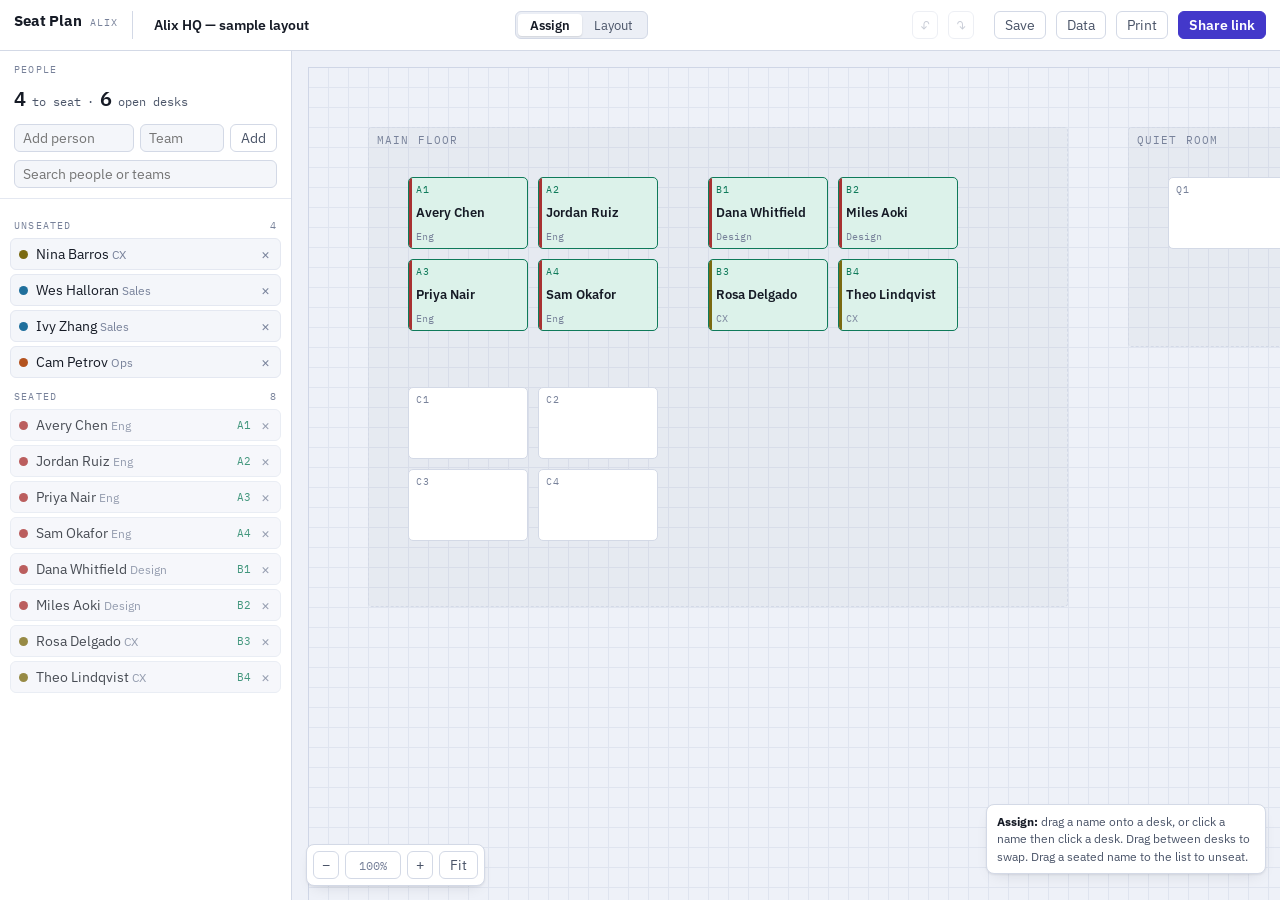
==== index.html @ 45bf644e "Seat Plan: office seating chart tool A dependency-free static app for laying out desks and seating p" ====
<!doctype html>
<html lang="en">
<head>
<meta charset="utf-8">
<meta name="viewport" content="width=device-width, initial-scale=1">
<title>Seat Plan</title>
<link rel="preconnect" href="https://fonts.googleapis.com">
<link rel="preconnect" href="https://fonts.gstatic.com" crossorigin>
<link rel="stylesheet" href="https://fonts.googleapis.com/css2?family=IBM+Plex+Mono:wght@400;500&family=IBM+Plex+Sans:wght@400;500;600&display=swap">
<link rel="stylesheet" href="app.css">
</head>
<body>

<div class="app">
  <header class="bar">
    <div class="brand"><b>Seat Plan</b><span>Alix</span></div>
    <input id="title" aria-label="Layout name">

    <div class="seg" role="group" aria-label="Mode">
      <button id="m-assign" aria-pressed="true">Assign</button>
      <button id="m-layout" aria-pressed="false">Layout</button>
    </div>

    <span class="spacer"></span>

    <button class="btn icon" id="undo" title="Undo (⌘Z)" aria-label="Undo">↶</button>
    <button class="btn icon" id="redo" title="Redo (⇧⌘Z)" aria-label="Redo">↷</button>
    <span class="savedat" id="savedat"></span>
    <button class="btn" id="save">Save</button>
    <button class="btn" id="datadlg">Data</button>
    <button class="btn" id="print">Print</button>
    <button class="btn primary" id="share">Share link</button>
  </header>

  <aside class="rail">
    <div class="rail-head">
      <div class="eyebrow">People</div>
      <div class="counts" id="counts"></div>
      <form class="add-row" id="addform">
        <input id="pname" placeholder="Add person" aria-label="Person name" autocomplete="off">
        <input id="team" placeholder="Team" aria-label="Team" autocomplete="off">
        <button class="btn" type="submit">Add</button>
      </form>
      <input id="search" placeholder="Search people or teams" aria-label="Search people" autocomplete="off">
    </div>
    <div class="rail-scroll"><div id="pool"></div></div>
  </aside>

  <div class="floorstage">
    <div class="floorwrap">
      <div id="floorsizer"><div id="floor"></div><div id="marquee" hidden></div></div>
    </div>

    <div class="floortools">
      <span id="layouttools" style="display:contents">
        <button class="btn" id="add-desk">+ Desk</button>
        <button class="btn" id="add-row">+ Row…</button>
        <button class="btn" id="add-zone">+ Area</button>
        <span class="sep"></span>
        <button class="btn" id="dup">Duplicate</button>
        <button class="btn" id="rot">Rotate</button>
        <button class="btn" id="del">Delete</button>
        <span id="selcount" class="selcount">none selected</span>
        <span class="sep"></span>
      </span>
      <button class="btn icon" id="zoomout" aria-label="Zoom out">−</button>
      <button class="btn" id="zoom100" title="Back to 100%"><span id="zoomval">100%</span></button>
      <button class="btn icon" id="zoomin" aria-label="Zoom in">+</button>
      <button class="btn" id="zoomfit">Fit</button>
    </div>

    <p class="hint" id="hint"></p>
  </div>
</div>

<input type="file" id="fileinput" accept="application/json,.json" hidden>
<div id="ghost" hidden></div>
<div id="toast" hidden></div>

<dialog id="dlg-share">
  <div class="dlg-head"><div class="eyebrow">Share</div><h2>Send this layout</h2></div>
  <div class="dlg-body">
    <p style="margin:0;color:var(--ink-2);line-height:1.5">The whole layout is packed into the link itself — whoever opens it sees exactly this arrangement. Their edits stay on their machine until they share a link back.</p>
    <label>Link<input type="text" id="shareurl" readonly></label>
    <span class="eyebrow" id="sharesize"></span>
    <p id="framednote" hidden style="margin:0;color:var(--warn);line-height:1.5;font-size:13px">This copy runs inside a frame, so the link above may not open on its own. To hand out links, host <code>index.html</code> anywhere static (or open the file directly) — or use Data → Copy data.</p>
  </div>
  <div class="dlg-foot">
    <button class="btn" data-close>Close</button>
    <button class="btn primary" id="copyurl">Copy link</button>
  </div>
</dialog>

<dialog id="dlg-versions">
  <div class="dlg-head"><div class="eyebrow">Save</div><h2>Save and restore</h2></div>
  <div class="dlg-body">
    <p style="margin:0;color:var(--ink-2);line-height:1.5">Every change already saves to this browser automatically. Save a named version to mark a point you can come back to, or save a file to keep it outside the browser.</p>
    <div class="add-row" style="margin-top:0">
      <input type="text" id="vname" placeholder="Name this version (e.g. Q4 move)">
      <button class="btn primary" id="savever">Save version</button>
    </div>
    <div class="add-row" style="margin-top:0">
      <button class="btn" id="download" style="flex:1">Save to file (.json)</button>
      <button class="btn" id="openfile" style="flex:1">Open a file…</button>
    </div>
    <div class="eyebrow" style="margin-top:4px">Saved versions</div>
    <div class="vlist" id="vlist"></div>
  </div>
  <div class="dlg-foot"><button class="btn" data-close>Close</button></div>
</dialog>

<dialog id="dlg-data">
  <div class="dlg-head"><div class="eyebrow">Data</div><h2>Copy, paste or reset</h2></div>
  <div class="dlg-body">
    <p style="margin:0;color:var(--ink-2);line-height:1.5">Copy this to keep a file backup, or paste someone else's layout in and load it.</p>
    <textarea id="datatext" spellcheck="false" aria-label="Layout data"></textarea>
  </div>
  <div class="dlg-foot">
    <button class="btn" id="reset">Clear all</button>
    <button class="btn" id="sample">Load sample</button>
    <span class="spacer"></span>
    <button class="btn" data-close>Close</button>
    <button class="btn" id="copydata">Copy data</button>
    <button class="btn primary" id="loaddata">Load pasted data</button>
  </div>
</dialog>

<dialog id="dlg-row">
  <div class="dlg-head"><div class="eyebrow">Layout</div><h2>Add a row of desks</h2></div>
  <form id="rowform">
    <div class="dlg-body">
      <div class="row2">
        <label>How many<input type="number" id="rowcount" value="4" min="1" max="40"></label>
        <label>Direction
          <select id="rowdir" style="padding:7px 9px;background:var(--bg);border:1px solid var(--line);border-radius:6px">
            <option value="h">Across</option>
            <option value="v">Down</option>
          </select>
        </label>
      </div>
      <label>Name prefix<input type="text" id="rowprefix" value="D"></label>
    </div>
    <div class="dlg-foot">
      <button class="btn" type="button" data-close>Cancel</button>
      <button class="btn primary" type="submit">Add desks</button>
    </div>
  </form>
</dialog>

<script src="app.js"></script>
</body>
</html>
---- app.css ----
/* Seat Plan — Alix office seating chart tool
   Identity: architectural drawing. Blueprint grid, mono callouts, one indigo accent. */

:root {
  /* neutrals, biased slightly blue toward the accent */
  --bg:        #f4f6fa;
  --surface:   #ffffff;
  --surface-2: #eceff6;
  --line:      #d3d9e6;
  --line-soft: #e4e8f1;
  --ink:       #161b26;
  --ink-2:     #4a5468;
  --ink-3:     #78829a;

  --accent:      #4338ca;
  --accent-soft: #e6e5fb;
  --accent-ink:  #ffffff;

  --seated:      #0f7a5a;
  --seated-soft: #dcf2ea;
  --empty-fill:  #ffffff;
  --warn:        #a8620a;

  --floor-bg:   #eef1f8;
  --floor-grid: #dfe4ef;
  --floor-rule: #cfd6e6;

  --radius: 6px;
  --shadow: 0 1px 2px rgba(22, 27, 38, .07), 0 6px 16px -8px rgba(22, 27, 38, .16);

  --sans: "IBM Plex Sans", ui-sans-serif, system-ui, -apple-system, "Segoe UI", sans-serif;
  --mono: "IBM Plex Mono", ui-monospace, SFMono-Regular, Menlo, monospace;
}

@media (prefers-color-scheme: dark) {
  :root:not([data-theme="light"]) {
    --bg:        #0e1118;
    --surface:   #161b25;
    --surface-2: #1d2330;
    --line:      #2c3444;
    --line-soft: #232a38;
    --ink:       #e9edf5;
    --ink-2:     #a9b3c6;
    --ink-3:     #7b869b;

    --accent:      #8b83ff;
    --accent-soft: #262450;
    --accent-ink:  #10121c;

    --seated:      #4fd1a5;
    --seated-soft: #14332a;
    --empty-fill:  #1b2231;
    --warn:        #e0a458;

    --floor-bg:   #11161f;
    --floor-grid: #1c2331;
    --floor-rule: #2a3243;

    --shadow: 0 1px 2px rgba(0,0,0,.4), 0 8px 20px -10px rgba(0,0,0,.6);
  }
}

:root[data-theme="dark"] {
  --bg:        #0e1118;
  --surface:   #161b25;
  --surface-2: #1d2330;
  --line:      #2c3444;
  --line-soft: #232a38;
  --ink:       #e9edf5;
  --ink-2:     #a9b3c6;
  --ink-3:     #7b869b;

  --accent:      #8b83ff;
  --accent-soft: #262450;
  --accent-ink:  #10121c;

  --seated:      #4fd1a5;
  --seated-soft: #14332a;
  --empty-fill:  #1b2231;
  --warn:        #e0a458;

  --floor-bg:   #11161f;
  --floor-grid: #1c2331;
  --floor-rule: #2a3243;

  --shadow: 0 1px 2px rgba(0,0,0,.4), 0 8px 20px -10px rgba(0,0,0,.6);
}

* { box-sizing: border-box; }

body {
  margin: 0;
  font-family: var(--sans);
  font-size: 14px;
  color: var(--ink);
  background: var(--bg);
  -webkit-font-smoothing: antialiased;
}

button, input, select, textarea { font: inherit; color: inherit; }

.app {
  height: 100vh;
  height: 100dvh;
  display: grid;
  grid-template-rows: auto 1fr;
  grid-template-columns: 292px 1fr;
  grid-template-areas: "bar bar" "rail floor";
}

/* ---------- top bar ---------- */

.bar {
  grid-area: bar;
  display: flex;
  align-items: center;
  gap: 10px;
  padding: 10px 14px;
  background: var(--surface);
  border-bottom: 1px solid var(--line);
  flex-wrap: wrap;
}

.brand {
  display: flex;
  align-items: baseline;
  gap: 8px;
  padding-right: 4px;
  margin-right: 2px;
  border-right: 1px solid var(--line);
  height: 28px;
}
.brand b {
  font-size: 15px;
  letter-spacing: -.01em;
}
.brand span {
  font-family: var(--mono);
  font-size: 10px;
  text-transform: uppercase;
  letter-spacing: .12em;
  color: var(--ink-3);
  padding-right: 10px;
}

#title {
  flex: 1 1 200px;
  min-width: 140px;
  max-width: 360px;
  padding: 5px 8px;
  background: transparent;
  border: 1px solid transparent;
  border-radius: var(--radius);
  font-weight: 600;
  font-size: 14px;
}
#title:hover { border-color: var(--line); }
#title:focus { outline: none; border-color: var(--accent); background: var(--surface); }

.spacer { flex: 1 1 auto; }

.btn {
  display: inline-flex;
  align-items: center;
  gap: 6px;
  height: 28px;
  padding: 0 10px;
  background: var(--surface);
  border: 1px solid var(--line);
  border-radius: var(--radius);
  color: var(--ink-2);
  cursor: pointer;
  white-space: nowrap;
}
.btn:hover { background: var(--surface-2); color: var(--ink); }
.btn:disabled { opacity: .4; cursor: default; background: var(--surface); color: var(--ink-3); }
.btn.primary {
  background: var(--accent);
  border-color: var(--accent);
  color: var(--accent-ink);
  font-weight: 600;
}
.btn.primary:hover { filter: brightness(1.08); }
.btn.icon { padding: 0 8px; font-family: var(--mono); }

:focus-visible { outline: 2px solid var(--accent); outline-offset: 1px; }

.seg {
  display: inline-flex;
  padding: 2px;
  background: var(--surface-2);
  border: 1px solid var(--line);
  border-radius: var(--radius);
}
.seg button {
  height: 22px;
  padding: 0 12px;
  border: 0;
  border-radius: 4px;
  background: transparent;
  color: var(--ink-2);
  cursor: pointer;
  font-size: 13px;
}
.seg button[aria-pressed="true"] {
  background: var(--surface);
  color: var(--ink);
  font-weight: 600;
  box-shadow: 0 1px 2px rgba(0,0,0,.12);
}

/* ---------- people rail ---------- */

.rail {
  grid-area: rail;
  display: flex;
  flex-direction: column;
  min-height: 0;
  background: var(--surface);
  border-right: 1px solid var(--line);
}

.rail-head { padding: 12px 14px 10px; border-bottom: 1px solid var(--line-soft); }

.eyebrow {
  font-family: var(--mono);
  font-size: 10px;
  text-transform: uppercase;
  letter-spacing: .12em;
  color: var(--ink-3);
}

.counts {
  display: flex;
  gap: 6px;
  align-items: baseline;
  margin-top: 6px;
  font-family: var(--mono);
  font-size: 12px;
  color: var(--ink-2);
}
.counts b { font-size: 20px; color: var(--ink); font-weight: 600; }

.add-row { display: flex; gap: 6px; margin-top: 10px; }
.add-row input {
  flex: 1;
  min-width: 0;
  height: 28px;
  padding: 0 8px;
  background: var(--bg);
  border: 1px solid var(--line);
  border-radius: var(--radius);
}
.add-row input:focus { outline: none; border-color: var(--accent); background: var(--surface); }
#team { flex: 0 0 84px; }

#search {
  width: 100%;
  height: 28px;
  margin-top: 8px;
  padding: 0 8px;
  background: var(--bg);
  border: 1px solid var(--line);
  border-radius: var(--radius);
}
#search:focus { outline: none; border-color: var(--accent); background: var(--surface); }

.rail-scroll { flex: 1; overflow-y: auto; padding: 8px 10px 24px; }

.group-label {
  display: flex;
  justify-content: space-between;
  align-items: baseline;
  padding: 12px 4px 6px;
  font-family: var(--mono);
  font-size: 10px;
  text-transform: uppercase;
  letter-spacing: .12em;
  color: var(--ink-3);
}

.chips { display: flex; flex-direction: column; gap: 4px; }

.chip {
  display: flex;
  align-items: center;
  gap: 8px;
  padding: 6px 8px;
  background: var(--bg);
  border: 1px solid var(--line-soft);
  border-radius: var(--radius);
  cursor: grab;
  touch-action: none;
  user-select: none;
}
.chip:hover { border-color: var(--line); background: var(--surface-2); }
.chip.armed { border-color: var(--accent); background: var(--accent-soft); }
.chip.seated { opacity: .78; }
.chip .nm { flex: 1; min-width: 0; overflow: hidden; text-overflow: ellipsis; white-space: nowrap; }
.chip .where {
  font-family: var(--mono);
  font-size: 11px;
  color: var(--seated);
}
.chip .x {
  border: 0;
  background: transparent;
  color: var(--ink-3);
  cursor: pointer;
  padding: 0 2px;
  line-height: 1;
  font-size: 15px;
}
.chip .x:hover { color: var(--ink); }

.dot {
  flex: 0 0 auto;
  width: 9px;
  height: 9px;
  border-radius: 50%;
  background: var(--ink-3);
}

.empty-note {
  padding: 10px 6px;
  color: var(--ink-3);
  font-size: 13px;
  line-height: 1.5;
}

/* ---------- floor ---------- */

.floorstage {
  grid-area: floor;
  position: relative;
  overflow: hidden;
  background: var(--floor-bg);
}

.floorwrap {
  position: absolute;
  inset: 0;
  overflow: auto;
  padding: 16px;
}

#floorsizer { position: relative; }

#floor {
  position: absolute;
  left: 0;
  top: 0;
  transform-origin: 0 0;
  background-color: var(--floor-bg);
  background-image:
    linear-gradient(var(--floor-grid) 1px, transparent 1px),
    linear-gradient(90deg, var(--floor-grid) 1px, transparent 1px),
    linear-gradient(var(--floor-rule) 1px, transparent 1px),
    linear-gradient(90deg, var(--floor-rule) 1px, transparent 1px);
  background-size: 20px 20px, 20px 20px, 100px 100px, 100px 100px;
  box-shadow: inset 0 0 0 1px var(--floor-rule);
}

.item { position: absolute; }

.zone {
  border: 1px dashed var(--line);
  border-radius: 4px;
  background: rgba(125, 135, 160, .07);
  color: var(--ink-3);
  font-family: var(--mono);
  font-size: 11px;
  text-transform: uppercase;
  letter-spacing: .1em;
  padding: 5px 8px;
  overflow: hidden;
}

.desk {
  display: flex;
  flex-direction: column;
  justify-content: space-between;
  padding: 5px 7px;
  border: 1px solid var(--line);
  border-radius: 5px;
  background: var(--empty-fill);
  overflow: hidden;
}
.desk .id {
  font-family: var(--mono);
  font-size: 10px;
  letter-spacing: .06em;
  color: var(--ink-3);
}
.desk .who {
  font-size: 13px;
  font-weight: 600;
  line-height: 1.15;
  overflow: hidden;
  text-overflow: ellipsis;
  display: -webkit-box;
  -webkit-line-clamp: 2;
  -webkit-box-orient: vertical;
}
.desk .team {
  font-family: var(--mono);
  font-size: 10px;
  color: var(--ink-3);
  overflow: hidden;
  white-space: nowrap;
  text-overflow: ellipsis;
}
.desk.filled {
  background: var(--seated-soft);
  border-color: var(--seated);
  cursor: grab;
}
.desk.filled .who { color: var(--ink); }
.desk.filled .id { color: var(--seated); }

/* left edge stripe marks the occupant's team */
.desk.filled::before {
  content: "";
  position: absolute;
  left: 0; top: 0; bottom: 0;
  width: 3px;
  background: var(--stripe, var(--seated));
  border-radius: 5px 0 0 5px;
}

.item.sel { outline: 2px solid var(--accent); outline-offset: 1px; }
.desk.drop { border-color: var(--accent); background: var(--accent-soft); }
.desk.drop.swap { border-style: dashed; }

.mode-layout .item { cursor: move; touch-action: none; }
.mode-layout .handle {
  position: absolute;
  right: -5px; bottom: -5px;
  width: 12px; height: 12px;
  background: var(--accent);
  border: 2px solid var(--surface);
  border-radius: 3px;
  cursor: nwse-resize;
  touch-action: none;
}

#ghost {
  position: fixed;
  z-index: 60;
  pointer-events: none;
  padding: 6px 10px;
  background: var(--accent);
  color: var(--accent-ink);
  border-radius: var(--radius);
  font-weight: 600;
  font-size: 13px;
  box-shadow: var(--shadow);
  transform: translate(-50%, -50%) rotate(-1.5deg);
}
#ghost[hidden] { display: none; }

/* floating bottom-left toolbar for layout mode + zoom */
.floortools {
  position: absolute;
  left: 14px;
  bottom: 14px;
  display: flex;
  gap: 6px;
  padding: 6px;
  background: var(--surface);
  border: 1px solid var(--line);
  border-radius: 8px;
  box-shadow: var(--shadow);
  flex-wrap: wrap;
  max-width: calc(100% - 28px);
}
#layouttools[hidden] { display: none !important; }
.floortools .sep { width: 1px; background: var(--line); margin: 2px 2px; }
#zoomval { font-family: var(--mono); font-size: 12px; color: var(--ink-3); align-self: center; min-width: 38px; text-align: center; }

.hint {
  position: absolute;
  right: 14px;
  bottom: 14px;
  max-width: 280px;
  padding: 8px 10px;
  background: var(--surface);
  border: 1px solid var(--line);
  border-radius: 8px;
  color: var(--ink-2);
  font-size: 12px;
  line-height: 1.45;
  box-shadow: var(--shadow);
}
.hint b { color: var(--ink); }

/* ---------- dialogs ---------- */

dialog {
  padding: 0;
  border: 1px solid var(--line);
  border-radius: 10px;
  background: var(--surface);
  color: var(--ink);
  box-shadow: var(--shadow);
  max-width: min(560px, 92vw);
  width: 460px;
}
dialog::backdrop { background: rgba(14, 17, 24, .45); }
.dlg-head {
  padding: 14px 16px 10px;
  border-bottom: 1px solid var(--line-soft);
}
.dlg-head h2 { margin: 2px 0 0; font-size: 16px; }
.dlg-body { padding: 14px 16px; display: flex; flex-direction: column; gap: 10px; max-height: 56vh; overflow: auto; }
.dlg-foot { padding: 12px 16px; border-top: 1px solid var(--line-soft); display: flex; gap: 8px; justify-content: flex-end; }

.dlg-body input[type="text"], .dlg-body textarea, .dlg-body input[type="number"] {
  width: 100%;
  padding: 7px 9px;
  background: var(--bg);
  border: 1px solid var(--line);
  border-radius: var(--radius);
}
.dlg-body textarea { font-family: var(--mono); font-size: 12px; min-height: 150px; resize: vertical; }
.dlg-body label { display: flex; flex-direction: column; gap: 4px; font-size: 12px; color: var(--ink-2); }
.row2 { display: grid; grid-template-columns: 1fr 1fr; gap: 10px; }

.vlist { display: flex; flex-direction: column; gap: 6px; }
.vrow {
  display: flex;
  align-items: center;
  gap: 10px;
  padding: 8px 10px;
  background: var(--bg);
  border: 1px solid var(--line-soft);
  border-radius: var(--radius);
}
.vrow .meta { flex: 1; min-width: 0; }
.vrow .meta b { display: block; font-size: 13px; }
.vrow .meta span { font-family: var(--mono); font-size: 11px; color: var(--ink-3); }

#toast {
  position: fixed;
  left: 50%;
  bottom: 22px;
  transform: translateX(-50%);
  padding: 9px 14px;
  background: var(--ink);
  color: var(--bg);
  border-radius: 999px;
  font-size: 13px;
  z-index: 90;
  box-shadow: var(--shadow);
}
#toast[hidden] { display: none; }

@media (max-width: 760px) {
  .app { grid-template-columns: 1fr; grid-template-rows: auto auto 1fr; grid-template-areas: "bar" "rail" "floor"; }
  .rail { border-right: 0; border-bottom: 1px solid var(--line); max-height: 34vh; }
  .hint { display: none; }
}

@media (prefers-reduced-motion: reduce) {
  * { animation: none !important; transition: none !important; }
}

@media print {
  .bar, .rail, .floortools, .hint, #toast { display: none !important; }
  .app { display: block; height: auto; }
  .floorwrap { overflow: visible; background: #fff; }
  #floor { background-image: none; box-shadow: none; }
}

/* group selection */
#marquee {
  position: absolute;
  z-index: 5;
  pointer-events: none;
  border: 1px solid var(--accent);
  background: var(--accent-soft);
  opacity: .55;
  border-radius: 3px;
}
#marquee[hidden] { display: none; }

.selcount {
  align-self: center;
  padding: 0 8px;
  font-family: var(--mono);
  font-size: 11px;
  color: var(--ink-3);
  white-space: nowrap;
}
.selcount.on { color: var(--accent); }

.mode-layout .item.sel { outline-width: 2px; }

.savedat {
  font-family: var(--mono);
  font-size: 11px;
  color: var(--ink-3);
  white-space: nowrap;
}
#zoom100 { font-family: var(--mono); font-size: 12px; padding: 0 8px; }
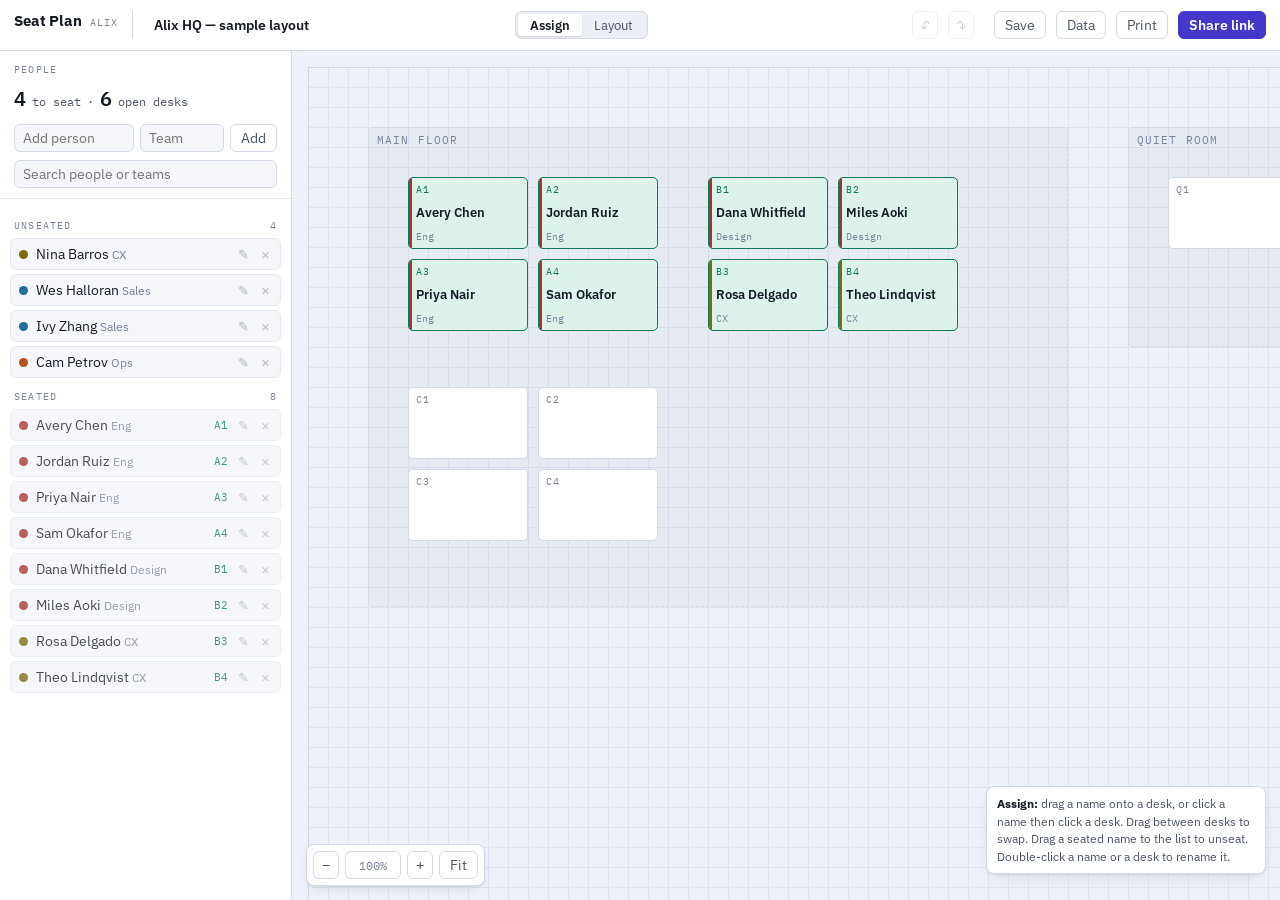
==== commit 0c935df2: "Rename desks, areas and people from the UI Renaming a desk or area was double-click only, with no vi" ====
--- a/index.html
+++ b/index.html
@@ -7,7 +7,7 @@
 <link rel="preconnect" href="https://fonts.googleapis.com">
 <link rel="preconnect" href="https://fonts.gstatic.com" crossorigin>
 <link rel="stylesheet" href="https://fonts.googleapis.com/css2?family=IBM+Plex+Mono:wght@400;500&family=IBM+Plex+Sans:wght@400;500;600&display=swap">
-<link rel="stylesheet" href="app.css">
+<link rel="stylesheet" href="app.css?v=202609132128">
 </head>
 <body>
 
@@ -57,6 +57,7 @@
         <button class="btn" id="add-row">+ Row…</button>
         <button class="btn" id="add-zone">+ Area</button>
         <span class="sep"></span>
+        <button class="btn" id="rename">Rename</button>
         <button class="btn" id="dup">Duplicate</button>
         <button class="btn" id="rot">Rotate</button>
         <button class="btn" id="del">Delete</button>
@@ -125,6 +126,20 @@
   </div>
 </dialog>
 
+<dialog id="dlg-rename">
+  <form id="renameform">
+    <div class="dlg-head"><div class="eyebrow" id="rn-kind">Rename</div><h2 id="rn-title">Rename</h2></div>
+    <div class="dlg-body">
+      <label>Name<input type="text" id="rn-name" autocomplete="off"></label>
+      <label id="rn-teamwrap">Team<input type="text" id="rn-team" autocomplete="off" placeholder="Optional — sets the colour dot"></label>
+    </div>
+    <div class="dlg-foot">
+      <button class="btn" type="button" data-close>Cancel</button>
+      <button class="btn primary" type="submit">Save</button>
+    </div>
+  </form>
+</dialog>
+
 <dialog id="dlg-row">
   <div class="dlg-head"><div class="eyebrow">Layout</div><h2>Add a row of desks</h2></div>
   <form id="rowform">
@@ -147,6 +162,6 @@
   </form>
 </dialog>
 
-<script src="app.js"></script>
+<script src="app.js?v=202609132128"></script>
 </body>
 </html>
--- a/app.css
+++ b/app.css
@@ -603,3 +603,9 @@
   white-space: nowrap;
 }
 #zoom100 { font-family: var(--mono); font-size: 12px; padding: 0 8px; }
+
+/* rename affordances */
+.dlg-body label[hidden] { display: none; }
+.chip .x { font-size: 13px; opacity: .55; }
+.chip .x:hover { opacity: 1; }
+.chip [data-remove] { font-size: 15px; }
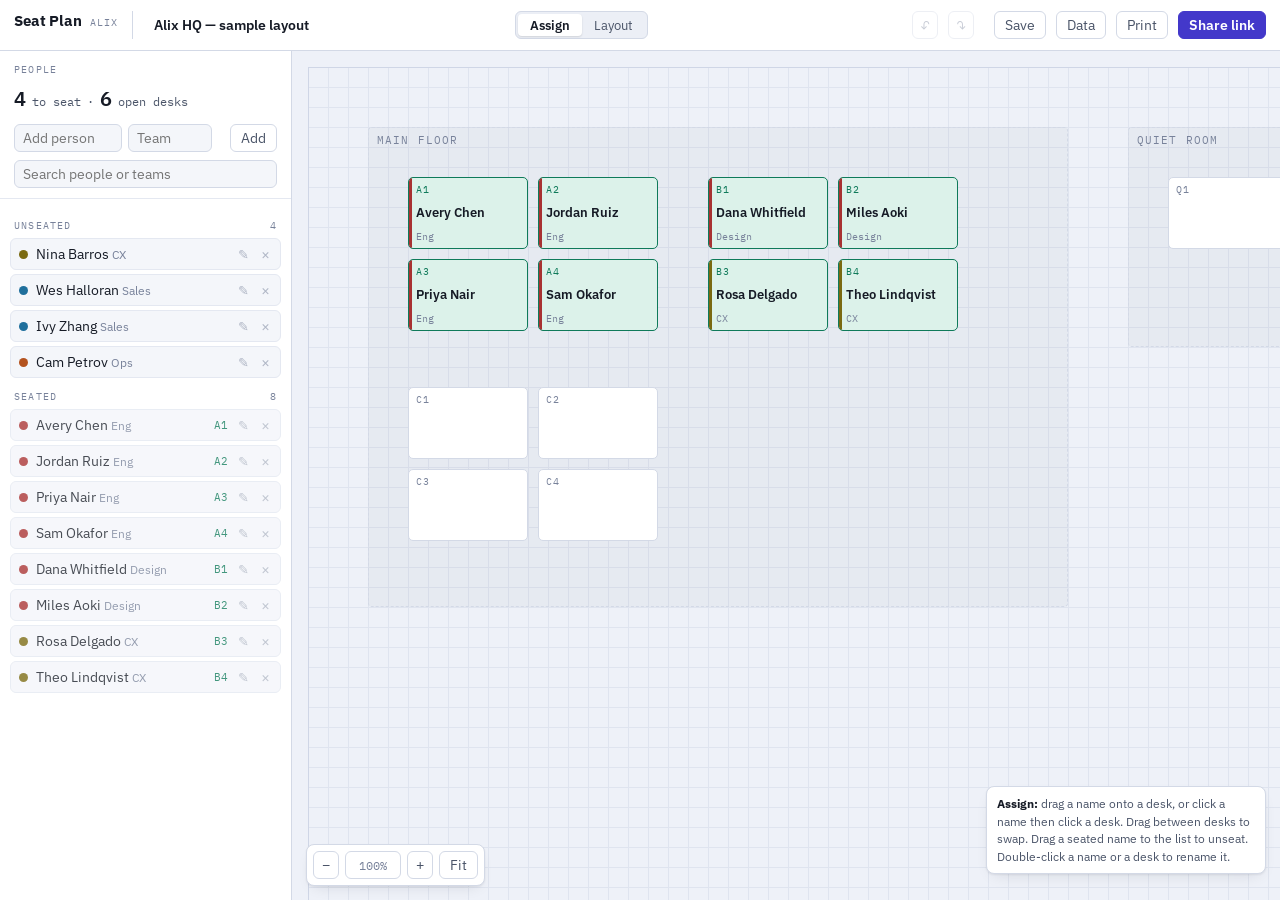
==== commit e1b49bab: "Replace the team datalist with a substring-matching combobox datalist only matches a prefix in most " ====
--- a/index.html
+++ b/index.html
@@ -7,7 +7,7 @@
 <link rel="preconnect" href="https://fonts.googleapis.com">
 <link rel="preconnect" href="https://fonts.gstatic.com" crossorigin>
 <link rel="stylesheet" href="https://fonts.googleapis.com/css2?family=IBM+Plex+Mono:wght@400;500&family=IBM+Plex+Sans:wght@400;500;600&display=swap">
-<link rel="stylesheet" href="app.css?v=202609132128">
+<link rel="stylesheet" href="app.css?v=202609132140">
 </head>
 <body>
 
@@ -38,7 +38,7 @@
       <div class="counts" id="counts"></div>
       <form class="add-row" id="addform">
         <input id="pname" placeholder="Add person" aria-label="Person name" autocomplete="off">
-        <input id="team" placeholder="Team" aria-label="Team" autocomplete="off">
+        <div class="combo" id="team-combo"><input id="team" placeholder="Team" aria-label="Team" autocomplete="off" role="combobox" aria-expanded="false" aria-autocomplete="list"></div>
         <button class="btn" type="submit">Add</button>
       </form>
       <input id="search" placeholder="Search people or teams" aria-label="Search people" autocomplete="off">
@@ -131,7 +131,7 @@
     <div class="dlg-head"><div class="eyebrow" id="rn-kind">Rename</div><h2 id="rn-title">Rename</h2></div>
     <div class="dlg-body">
       <label>Name<input type="text" id="rn-name" autocomplete="off"></label>
-      <label id="rn-teamwrap">Team<input type="text" id="rn-team" autocomplete="off" placeholder="Optional — sets the colour dot"></label>
+      <label id="rn-teamwrap">Team<div class="combo"><input type="text" id="rn-team" autocomplete="off" placeholder="Optional — sets the colour dot" role="combobox" aria-expanded="false" aria-autocomplete="list"></div></label>
     </div>
     <div class="dlg-foot">
       <button class="btn" type="button" data-close>Cancel</button>
@@ -162,6 +162,6 @@
   </form>
 </dialog>
 
-<script src="app.js?v=202609132128"></script>
+<script src="app.js?v=202609132140"></script>
 </body>
 </html>
--- a/app.css
+++ b/app.css
@@ -609,3 +609,44 @@
 .chip .x { font-size: 13px; opacity: .55; }
 .chip .x:hover { opacity: 1; }
 .chip [data-remove] { font-size: 15px; }
+
+/* team combobox */
+.combo { position: relative; display: flex; }
+.combo input { width: 100%; min-width: 0; }
+#team-combo { flex: 0 0 96px; }
+
+.combo-pop {
+  position: absolute;
+  z-index: 40;
+  top: calc(100% + 4px);
+  left: 0;
+  min-width: 190px;
+  max-height: 210px;
+  overflow-y: auto;
+  margin: 0;
+  padding: 4px;
+  list-style: none;
+  background: var(--surface);
+  border: 1px solid var(--line);
+  border-radius: var(--radius);
+  box-shadow: var(--shadow);
+}
+.combo-pop[hidden] { display: none; }
+
+.combo-opt {
+  display: flex;
+  align-items: baseline;
+  justify-content: space-between;
+  gap: 10px;
+  padding: 5px 8px;
+  border-radius: 4px;
+  cursor: pointer;
+  font-size: 13px;
+  white-space: nowrap;
+}
+.combo-opt[aria-selected="true"] { background: var(--accent-soft); }
+.combo-opt:hover { background: var(--surface-2); }
+.combo-opt mark { background: transparent; color: var(--accent); font-weight: 600; }
+.combo-opt .n { font-family: var(--mono); font-size: 11px; color: var(--ink-3); }
+.combo-opt.is-new { color: var(--ink-3); }
+.combo-opt.is-new b { color: var(--ink); font-weight: 600; }
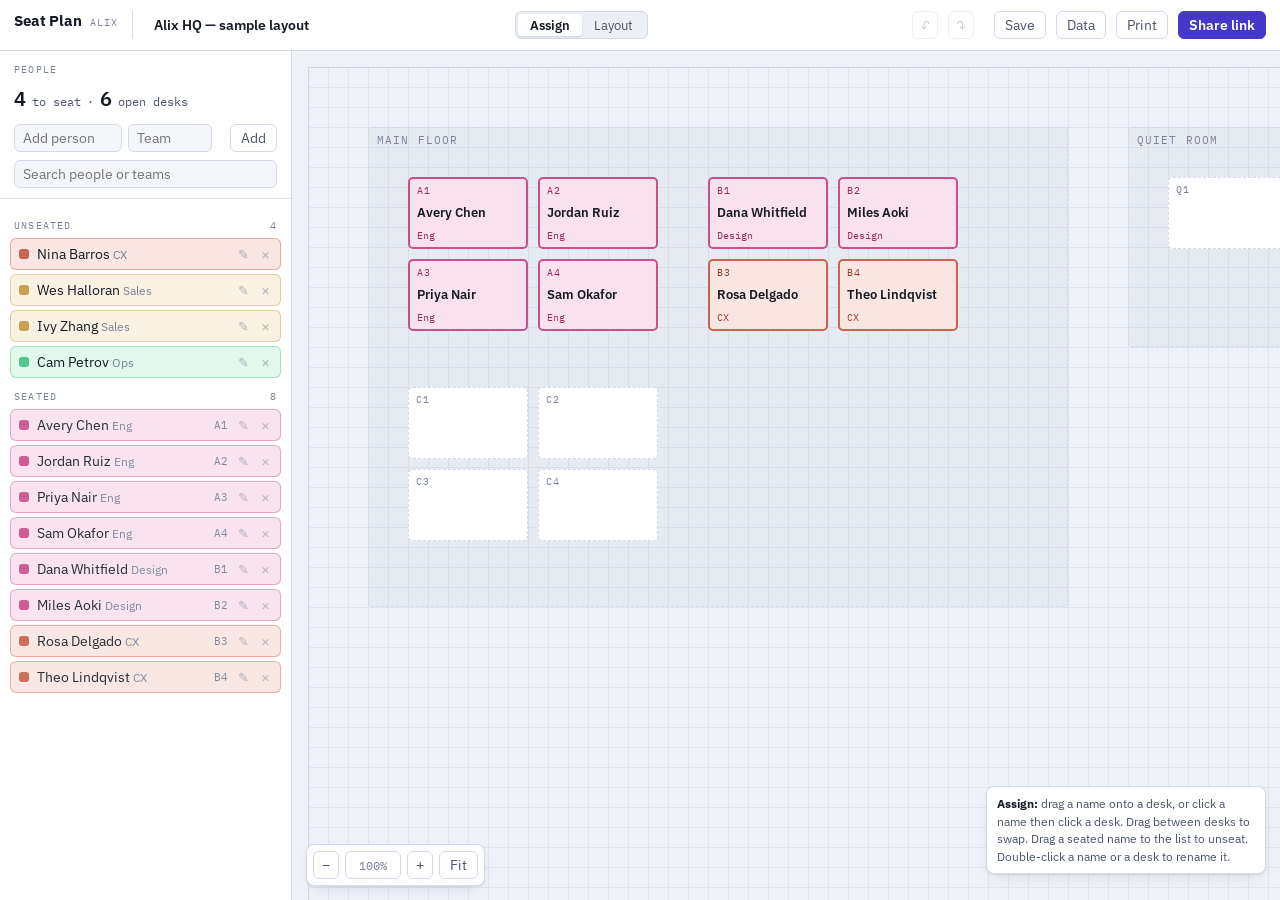
==== commit f4322dce: "Let team colour carry a seated desk The green "seated" fill and the 3px team stripe competed, and th" ====
--- a/index.html
+++ b/index.html
@@ -7,7 +7,7 @@
 <link rel="preconnect" href="https://fonts.googleapis.com">
 <link rel="preconnect" href="https://fonts.gstatic.com" crossorigin>
 <link rel="stylesheet" href="https://fonts.googleapis.com/css2?family=IBM+Plex+Mono:wght@400;500&family=IBM+Plex+Sans:wght@400;500;600&display=swap">
-<link rel="stylesheet" href="app.css?v=202609132140">
+<link rel="stylesheet" href="app.css?v=202609132145">
 </head>
 <body>
 
@@ -162,6 +162,6 @@
   </form>
 </dialog>
 
-<script src="app.js?v=202609132140"></script>
+<script src="app.js?v=202609132145"></script>
 </body>
 </html>
--- a/app.css
+++ b/app.css
@@ -16,10 +16,14 @@
   --accent-soft: #e6e5fb;
   --accent-ink:  #ffffff;
 
-  --seated:      #0f7a5a;
-  --seated-soft: #dcf2ea;
   --empty-fill:  #ffffff;
   --warn:        #a8620a;
+
+  /* A team hue (--h) resolved into a fill, an edge and a text tone.
+     Pale washes on a light ground; the edge carries most of the signal. */
+  --tint-s: 66%;  --tint-l: 93%;
+  --edge-s: 52%;  --edge-l: 55%;
+  --mark-s: 58%;  --mark-l: 38%;
 
   --floor-bg:   #eef1f8;
   --floor-grid: #dfe4ef;
@@ -47,10 +51,14 @@
     --accent-soft: #262450;
     --accent-ink:  #10121c;
 
-    --seated:      #4fd1a5;
-    --seated-soft: #14332a;
     --empty-fill:  #1b2231;
     --warn:        #e0a458;
+
+    /* On a dark ground the fill has to do the work and the edge steps back,
+       or every desk reads as an outline. */
+    --tint-s: 38%;  --tint-l: 20%;
+    --edge-s: 42%;  --edge-l: 40%;
+    --mark-s: 72%;  --mark-l: 68%;
 
     --floor-bg:   #11161f;
     --floor-grid: #1c2331;
@@ -74,10 +82,14 @@
   --accent-soft: #262450;
   --accent-ink:  #10121c;
 
-  --seated:      #4fd1a5;
-  --seated-soft: #14332a;
   --empty-fill:  #1b2231;
   --warn:        #e0a458;
+
+  /* On a dark ground the fill has to do the work and the edge steps back,
+     or every desk reads as an outline. */
+  --tint-s: 38%;  --tint-l: 20%;
+  --edge-s: 42%;  --edge-l: 40%;
+  --mark-s: 72%;  --mark-l: 68%;
 
   --floor-bg:   #11161f;
   --floor-grid: #1c2331;
@@ -300,7 +312,7 @@
 .chip .where {
   font-family: var(--mono);
   font-size: 11px;
-  color: var(--seated);
+  color: var(--ink-3);
 }
 .chip .x {
   border: 0;
@@ -315,11 +327,19 @@
 
 .dot {
   flex: 0 0 auto;
-  width: 9px;
-  height: 9px;
-  border-radius: 50%;
-  background: var(--ink-3);
-}
+  width: 10px;
+  height: 10px;
+  border-radius: 3px;
+  background: hsl(var(--h) var(--edge-s) var(--edge-l));
+}
+.chip.noteam .dot { background: transparent; border: 1px solid var(--ink-3); }
+
+/* the chip picks up a wash of its team, so the rail and the floor agree */
+.chip:not(.noteam) {
+  background: hsl(var(--h) var(--tint-s) var(--tint-l));
+  border-color: hsl(var(--h) var(--edge-s) var(--edge-l) / .45);
+}
+.chip:not(.noteam):hover { border-color: hsl(var(--h) var(--edge-s) var(--edge-l)); }
 
 .empty-note {
   padding: 10px 6px;
@@ -386,6 +406,9 @@
   background: var(--empty-fill);
   overflow: hidden;
 }
+.desk {
+  border-style: dashed;          /* an empty desk reads as an opening */
+}
 .desk .id {
   font-family: var(--mono);
   font-size: 10px;
@@ -411,22 +434,23 @@
   text-overflow: ellipsis;
 }
 .desk.filled {
-  background: var(--seated-soft);
-  border-color: var(--seated);
+  border-style: solid;
+  border-width: 2px;
+  background: hsl(var(--h) var(--tint-s) var(--tint-l));
+  border-color: hsl(var(--h) var(--edge-s) var(--edge-l));
   cursor: grab;
 }
 .desk.filled .who { color: var(--ink); }
-.desk.filled .id { color: var(--seated); }
-
-/* left edge stripe marks the occupant's team */
-.desk.filled::before {
-  content: "";
-  position: absolute;
-  left: 0; top: 0; bottom: 0;
-  width: 3px;
-  background: var(--stripe, var(--seated));
-  border-radius: 5px 0 0 5px;
-}
+.desk.filled .id,
+.desk.filled .team { color: hsl(var(--h) var(--mark-s) var(--mark-l)); }
+
+/* seated, but no team recorded — occupied without claiming a colour */
+.desk.filled.noteam {
+  background: var(--surface-2);
+  border-color: var(--ink-3);
+}
+.desk.filled.noteam .id,
+.desk.filled.noteam .team { color: var(--ink-3); }
 
 .item.sel { outline: 2px solid var(--accent); outline-offset: 1px; }
 .desk.drop { border-color: var(--accent); background: var(--accent-soft); }
@@ -650,3 +674,11 @@
 .combo-opt .n { font-family: var(--mono); font-size: 11px; color: var(--ink-3); }
 .combo-opt.is-new { color: var(--ink-3); }
 .combo-opt.is-new b { color: var(--ink); font-weight: 600; }
+
+/* armed-for-assignment has to beat the team wash */
+.chip.armed,
+.chip.armed:not(.noteam) {
+  background: var(--accent-soft);
+  border-color: var(--accent);
+}
+.chip.seated { opacity: .92; }
